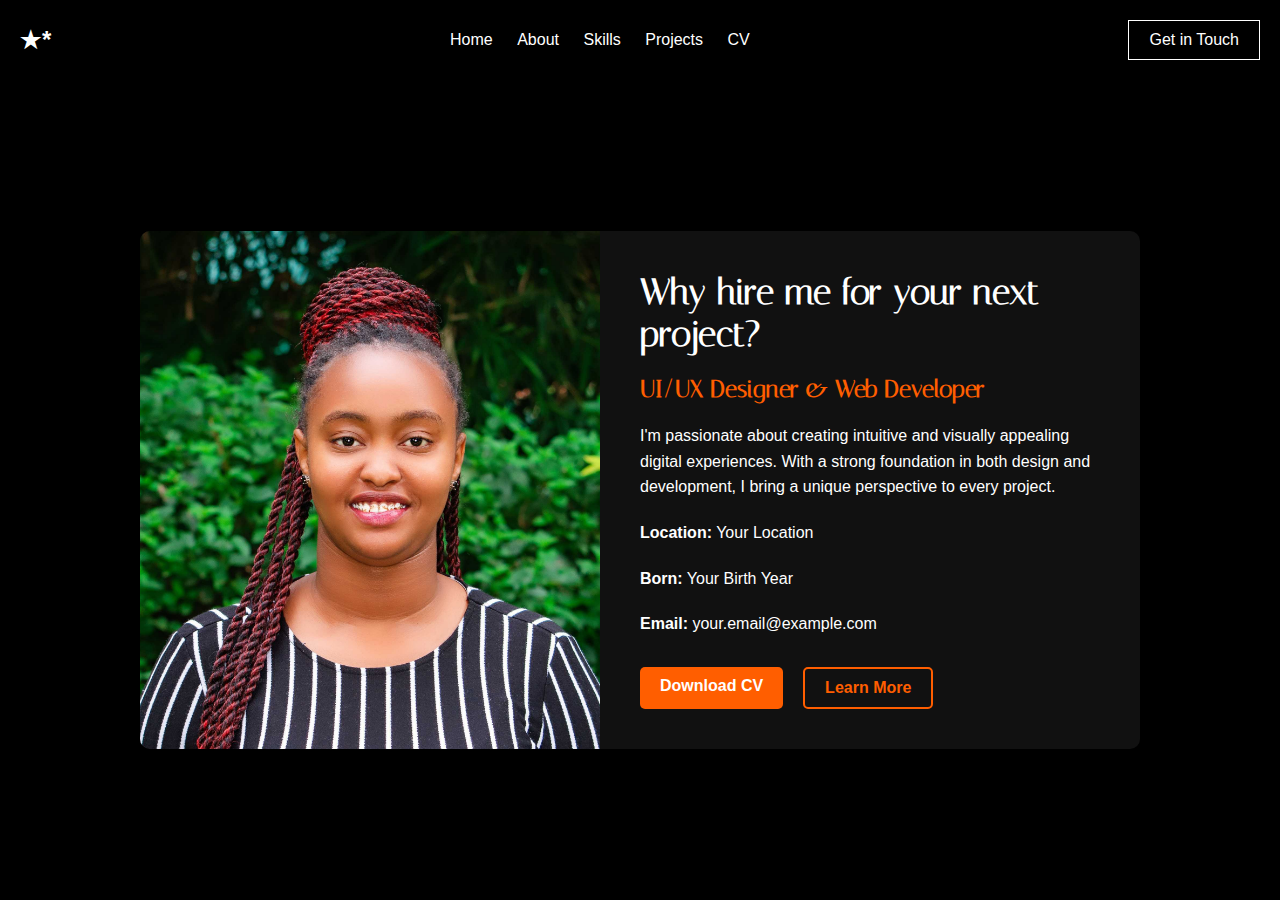
==== contact.html @ 4e8eab4c "my_portfolio" ====
<!DOCTYPE html>
<html lang="en">
<head>
    <meta charset="UTF-8">
    <meta name="viewport" content="width=device-width, initial-scale=1.0">
    <title>Contact Me - Maureen Njeri</title>
    <link href="https://fonts.googleapis.com/css2?family=Italiana&display=swap" rel="stylesheet">
    <link rel="stylesheet" href="styles.css">
    <link rel="stylesheet" href="contact-styles.css">
</head>
<body>
    <header>
        <div class="logo">★*</div>
        <nav>
            <a href="index.html#home">Home</a>
            <a href="index.html#about">About</a>
            <a href="index.html#skills">Skills</a>
            <a href="index.html#projects">Projects</a>
            <a href="index.html#CV">CV</a>
        </nav>
        <a href="contact.html" class="cta-button">Get in Touch</a>
    </header>
    <main>
        <div class="contact-container">
            <div class="contact-image">
                <img src="images/BeautyPlus_20240729203824333_save.jpg" alt="Maureen Njeri">
            </div>
            <div class="contact-content">
                <h1>Why hire me for your next project?</h1>
                <h2>UI/UX Designer & Web Developer</h2>
                <p>I'm passionate about creating intuitive and visually appealing digital experiences. With a strong foundation in both design and development, I bring a unique perspective to every project.</p>
                <div class="contact-details">
                    <p><strong>Location:</strong> Your Location</p>
                    <p><strong>Born:</strong> Your Birth Year</p>
                    <p><strong>Email:</strong> your.email@example.com</p>
                </div>
                <div class="contact-buttons">
                    <a href="path-to-your-cv.pdf" download class="btn download-cv">Download CV</a>
                    <a href="#" class="btn learn-more">Learn More</a>
                </div>
            </div>
        </div>
    </main>
    <script src="script.js"></script>
</body>
</html>
---- styles.css ----
body {
    font-family: Arial, sans-serif;
    margin: 0;
    padding: 0;
    background-color: #000;
    color: #fff;
}

html {
    scroll-behavior: smooth;
}  

h1, h2, h3 {
    font-family: 'Italiana', cursive;
}


header {
    padding: 20px;
    display: flex;
    justify-content: space-between;
    align-items: center;
}

.cv-container {
    position: relative;
    display: flex;
    justify-content: center;
    margin: 50px 0; 
}

.cv-image {
    width: 300px;
    transition: transform 0.3s ease;
    cursor: pointer;
}

.cv-image:hover {
    transform: scale(1.05);
}

.logo {
    font-size: 24px;
    font-weight: bold;
}

nav a {
    color: #fff;
    text-decoration: none;
    margin-left: 20px;
}

.cta-button {
    background-color: transparent;
    border: 1px solid #fff;
    color: #fff;
    padding: 10px 20px;
    text-decoration: none;
    cursor: pointer;
}

main {
    padding: 50px;
    max-width: 1200px; 
    margin: 0 auto;
}

#home {
    display: flex;
    gap: 10%;
    margin-top: -5%;
    margin-bottom: 3%;
    align-items: center;
}

.content {
    flex: 1;
    font-size: 40px;
    margin-top: 12%;
    max-width: 1100px;
}

h1 {
    font-size: 54px;
    margin: 0;
}

h2 {
    font-size: 64px;
    margin: 3;
    color: #4CAF50;
}

p {
    font-size: 18px;
    max-width: 1200px;
    line-height: 1.6;
}

.image-container {
    flex: 1;
    height: 250px;
    margin-top: -5%;
    width: 60%;
    position: relative;
}

.profile-image {
    width: 400px; /* Reduce the size of the image */
    height: 400px; /* Make the height equal to the width for a circle */
    object-fit: cover;
    border-radius: 50%; /* This makes the image circular */
    transition: transform 0.3s ease;
    margin-left: auto;
    margin-right: auto;
    margin-top: 5%;
    display: block;
}


/* .highlight {
    position: absolute;
    top: 50px;
    left: 50px;
    width: 100px;
    height: 100px;
    background-color: #4CAF50;
    mix-blend-mode: screen;
    pointer-events: none;
    transition: all 0.3s ease;
} */

#role-output {
    min-height: 2em;
    font-size: 30px;
    color: rgb(255, 102, 0);
    font-weight: bold;
}

/* New styles for About, Skills, and Services sections */
#about{
    margin-top: 18%;
}
#skills, #services {
    margin-top: 5%; 
}

h2 {
    font-size: 36px;
    margin-bottom: 20px;
}

.skills-grid, .services-grid {
    display: grid;
    grid-template-columns: repeat(auto-fit, minmax(350px, 1fr));
    gap: 20px;
    font-size: 18px;
    height: 500px;
}

.skill-category, .service-item {
    background-color: #111;
    padding: 20px;
    border-radius: 5px;
}

.skill-category h3, .service-item h3 {
    color: #ff5e00;
    margin-top: 0;
    font-size: 30px;
}

.skill-category ul {
    list-style-type: none;
    padding-left: 0;
}

.service-item {
    text-align: center;
}

.service-item i {
    font-size: 40px;
    color: #4CAF50;
    margin-bottom: 10px;
}

#projects {
    margin-top: 50px;
}

.projects-grid {
    display: grid;
    grid-template-columns: repeat(auto-fit, minmax(300px, 1fr));
    gap: 20px;
    font-size: 18px;
}

.project-item {
    background-color: #111;
    padding: 20px;
    border-radius: 5px;
    text-align: center;
}

.project-item img {
    width: 100%;
    height: 230px;
    border-radius: 20px;
    margin-bottom: 10px;
}

.project-item h3 {
    color: #ff5e00;
    font-size: 24px;
}

.project-item a {
    color: #4CAF50;
    text-decoration: none;
}
---- contact-styles.css ----
/* Existing styles */
body {
    font-family: Arial, sans-serif;
    margin: 0;
    padding: 0;
    background-color: #000;
    color: #fff;
    display: flex;
    flex-direction: column;
    min-height: 100vh;
}

main {
    flex-grow: 1;
    display: flex;
    justify-content: center;
    align-items: center;
    padding: 20px;
}

.contact-container {
    display: flex;
    max-width: 1000px;
    background-color: #111;
    border-radius: 10px;
    overflow: hidden;
}

.contact-image {
    flex: 1;
}

.contact-image img {
    width: 100%;
    height: 100%;
    object-fit: cover;
}

.contact-content {
    flex: 1;
    padding: 40px;
}

h1 {
    font-family: 'Italiana', cursive;
    font-size: 36px;
    margin-bottom: 10px;
}

h2 {
    font-size: 24px;
    color: #ff5e00;
    margin-bottom: 20px;
}

p {
    font-size: 16px;
    line-height: 1.6;
    margin-bottom: 20px;
}

.contact-details {
    margin-bottom: 30px;
}

.contact-buttons {
    display: flex;
    gap: 20px;
}

.btn {
    padding: 10px 20px;
    text-decoration: none;
    border-radius: 5px;
    font-weight: bold;
    transition: background-color 0.3s ease;
}

.download-cv {
    background-color: #ff5e00;
    color: #fff;
}

.learn-more {
    background-color: transparent;
    border: 2px solid #ff5e00;
    color: #ff5e00;
}

.btn:hover {
    opacity: 0.8;
}

/* Navbar specific styles */
header {
    padding: 20px;
    display: flex;
    justify-content: space-between;
    align-items: center;
    background-color: #000;
}

.logo {
    font-size: 24px;
    font-weight: bold;
}

nav a {
    color: #fff;
    text-decoration: none;
    margin-left: 20px;
}

.cta-button {
    background-color: transparent;
    border: 1px solid #fff;
    color: #fff;
    padding: 10px 20px;
    text-decoration: none;
    cursor: pointer;
}

/* Responsive design */
@media (max-width: 768px) {
    .contact-container {
        flex-direction: column;
    }

    .contact-image {
        height: 200px;
    }
}
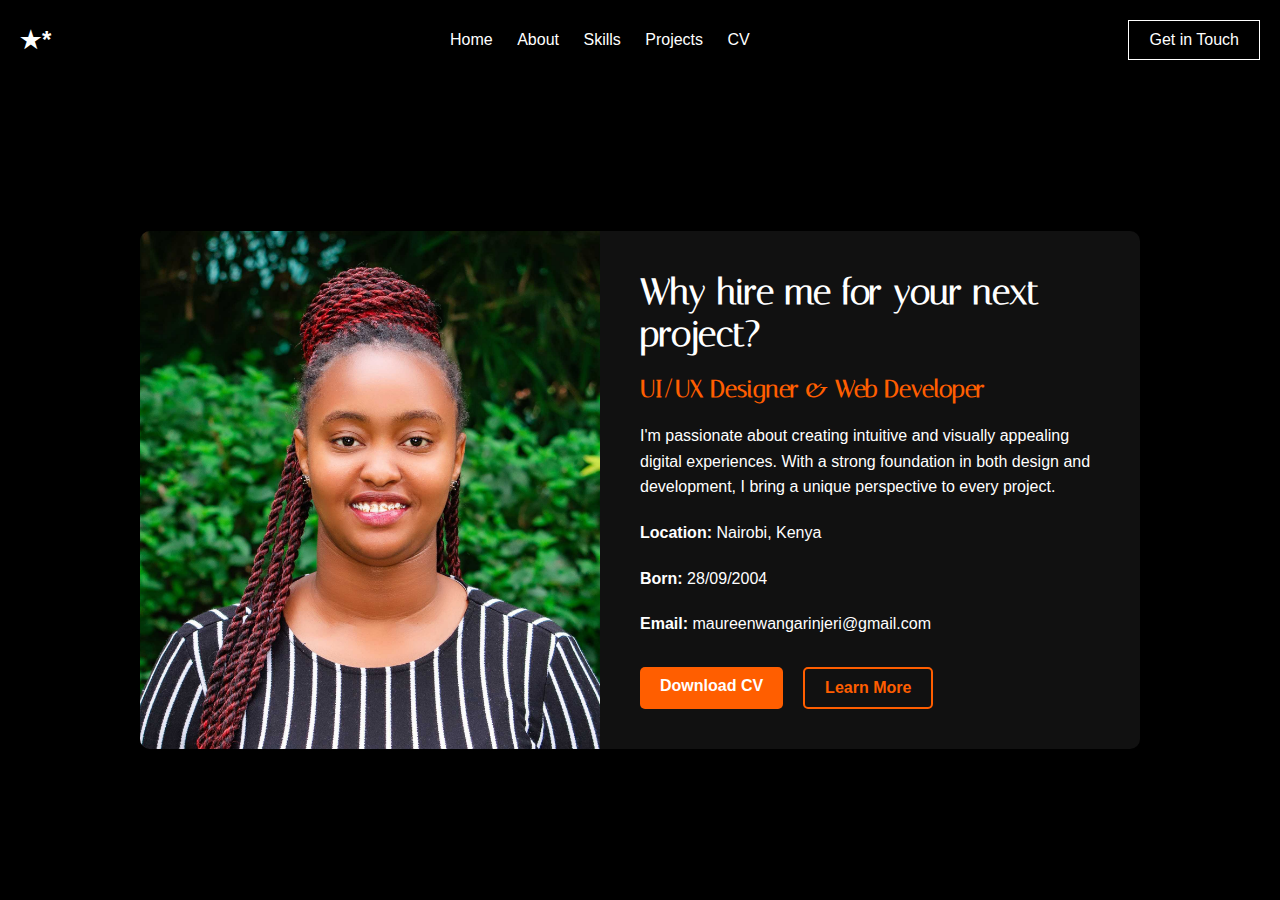
==== commit c7037fd9: "added my portfolio file" ====
--- a/contact.html
+++ b/contact.html
@@ -30,9 +30,9 @@
                 <h2>UI/UX Designer & Web Developer</h2>
                 <p>I'm passionate about creating intuitive and visually appealing digital experiences. With a strong foundation in both design and development, I bring a unique perspective to every project.</p>
                 <div class="contact-details">
-                    <p><strong>Location:</strong> Your Location</p>
-                    <p><strong>Born:</strong> Your Birth Year</p>
-                    <p><strong>Email:</strong> your.email@example.com</p>
+                    <p><strong>Location:</strong> Nairobi, Kenya</p>
+                    <p><strong>Born:</strong> 28/09/2004</p>
+                    <p><strong>Email:</strong> maureenwangarinjeri@gmail.com</p>
                 </div>
                 <div class="contact-buttons">
                     <a href="path-to-your-cv.pdf" download class="btn download-cv">Download CV</a>
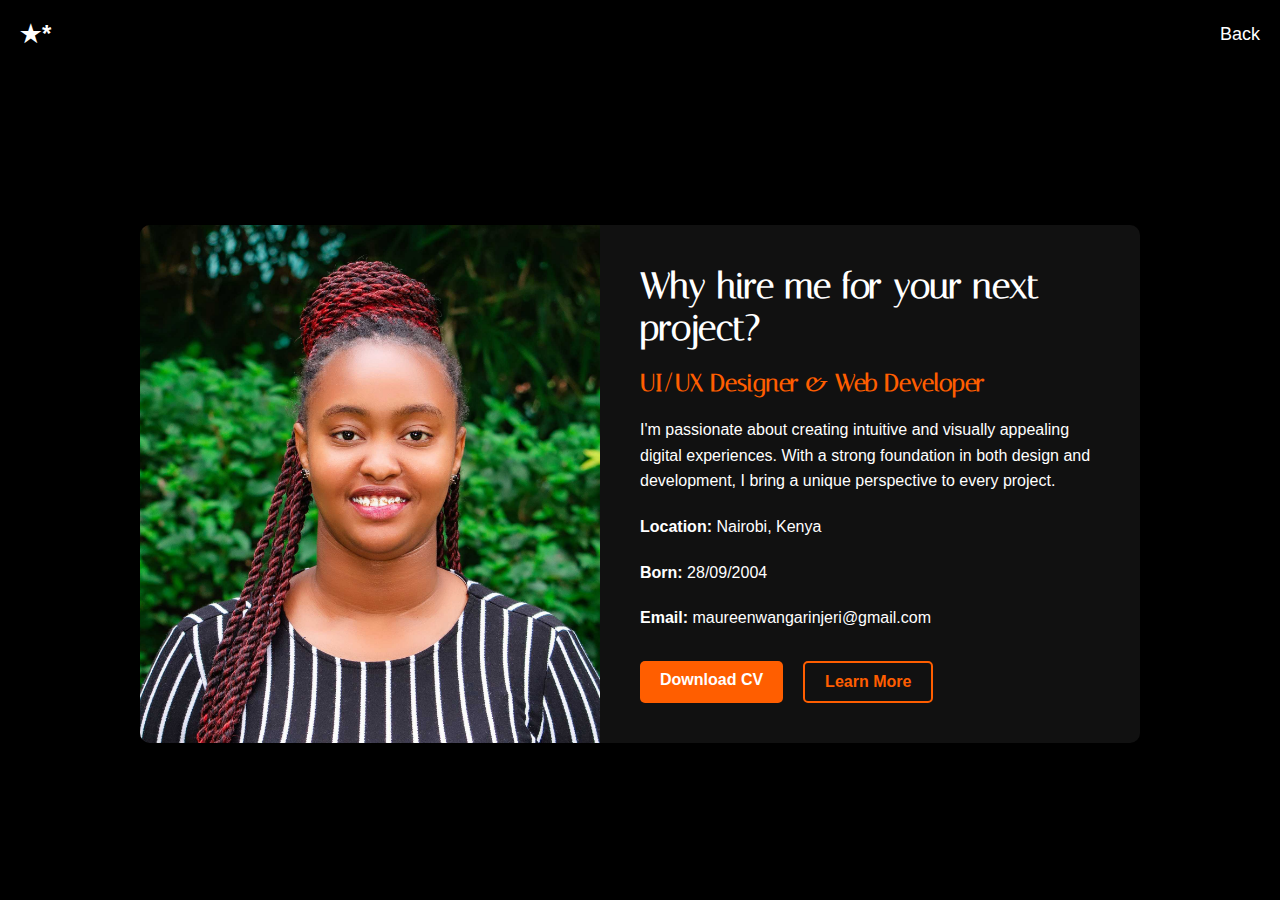
==== commit 26a8c4b7: "update porfolio" ====
--- a/contact.html
+++ b/contact.html
@@ -11,14 +11,9 @@
 <body>
     <header>
         <div class="logo">★*</div>
-        <nav>
-            <a href="index.html#home">Home</a>
-            <a href="index.html#about">About</a>
-            <a href="index.html#skills">Skills</a>
-            <a href="index.html#projects">Projects</a>
-            <a href="index.html#CV">CV</a>
-        </nav>
-        <a href="contact.html" class="cta-button">Get in Touch</a>
+        <div class="back-arrow">
+            <a href="index.html" class="back-button"><i class="fas fa-arrow-left"></i> Back</a>
+        </div>
     </header>
     <main>
         <div class="contact-container">
@@ -43,4 +38,4 @@
     </main>
     <script src="script.js"></script>
 </body>
-</html>+</html>
--- a/styles.css
+++ b/styles.css
@@ -1,3 +1,4 @@
+/* Base Styles */
 body {
     font-family: Arial, sans-serif;
     margin: 0;
@@ -8,25 +9,25 @@
 
 html {
     scroll-behavior: smooth;
-}  
+}
 
 h1, h2, h3 {
     font-family: 'Italiana', cursive;
 }
 
-
 header {
     padding: 20px;
     display: flex;
     justify-content: space-between;
     align-items: center;
+    flex-wrap: wrap;
 }
 
 .cv-container {
     position: relative;
     display: flex;
     justify-content: center;
-    margin: 50px 0; 
+    margin: 50px 0;
 }
 
 .cv-image {
@@ -61,7 +62,7 @@
 
 main {
     padding: 50px;
-    max-width: 1200px; 
+    max-width: 1200px;
     margin: 0 auto;
 }
 
@@ -75,24 +76,25 @@
 
 .content {
     flex: 1;
-    font-size: 40px;
+    font-size: 40px; /* Base font size */
     margin-top: 12%;
     max-width: 1100px;
+    text-align: center;
 }
 
 h1 {
-    font-size: 54px;
+    font-size: 54px; /* Base heading size */
     margin: 0;
 }
 
 h2 {
-    font-size: 64px;
+    font-size: 36px; /* Base subheading size */
     margin: 3;
     color: #4CAF50;
 }
 
 p {
-    font-size: 18px;
+    font-size: 18px; /* Base paragraph size */
     max-width: 1200px;
     line-height: 1.6;
 }
@@ -106,29 +108,14 @@
 }
 
 .profile-image {
-    width: 400px; /* Reduce the size of the image */
-    height: 400px; /* Make the height equal to the width for a circle */
+    width: 400px;
+    height: 400px;
     object-fit: cover;
-    border-radius: 50%; /* This makes the image circular */
+    border-radius: 50%;
     transition: transform 0.3s ease;
-    margin-left: auto;
-    margin-right: auto;
-    margin-top: 5%;
+    margin: 5% auto;
     display: block;
 }
-
-
-/* .highlight {
-    position: absolute;
-    top: 50px;
-    left: 50px;
-    width: 100px;
-    height: 100px;
-    background-color: #4CAF50;
-    mix-blend-mode: screen;
-    pointer-events: none;
-    transition: all 0.3s ease;
-} */
 
 #role-output {
     min-height: 2em;
@@ -137,12 +124,12 @@
     font-weight: bold;
 }
 
-/* New styles for About, Skills, and Services sections */
-#about{
+#about {
     margin-top: 18%;
 }
+
 #skills, #services {
-    margin-top: 5%; 
+    margin-top: 5%;
 }
 
 h2 {
@@ -155,7 +142,7 @@
     grid-template-columns: repeat(auto-fit, minmax(350px, 1fr));
     gap: 20px;
     font-size: 18px;
-    height: 500px;
+    height: auto;
 }
 
 .skill-category, .service-item {
@@ -167,7 +154,7 @@
 .skill-category h3, .service-item h3 {
     color: #ff5e00;
     margin-top: 0;
-    font-size: 30px;
+    font-size: 24px; /* Adjusted for better readability */
 }
 
 .skill-category ul {
@@ -220,3 +207,196 @@
     text-decoration: none;
 }
 
+/* Media Queries */
+
+/* Small Screens (up to 480px) */
+@media (max-width: 480px) {
+    header {
+        flex-direction: column; /* Stack header elements */
+        align-items: flex-start; /* Align left */
+    }
+
+    nav a {
+        margin-left: 10px; /* Reduce margin */
+    }
+
+    .content {
+        font-size: 24px; /* Smaller font size */
+    }
+
+    h1 {
+        font-size: 30px; /* Smaller heading */
+    }
+
+    h2 {
+        font-size: 24px; /* Smaller subheading */
+    }
+
+    p {
+        font-size: 16px; /* Smaller paragraph */
+    }
+
+    #home {
+        flex-direction: column; /* Stack items */
+        gap: 20px;
+    }
+
+    .profile-image {
+        width: 200px; /* Reduce image size */
+        height: 200px;
+    }
+
+    .skills-grid, .services-grid {
+        grid-template-columns: 1fr; /* Single column layout */
+    }
+
+    .project-item img {
+        height: auto; /* Adjust image height */
+    }
+}
+
+/* Medium Screens (481px to 768px) */
+@media (min-width: 481px) and (max-width: 768px) {
+    .content {
+        font-size: 28px; /* Adjust font size */
+    }
+
+    h1 {
+        font-size: 36px; /* Adjust heading size */
+    }
+
+    h2 {
+        font-size: 28px; /* Adjust subheading size */
+    }
+
+    p {
+        font-size: 17px; /* Slightly smaller paragraph */
+    }
+
+    #home {
+        flex-direction: column; /* Stack items */
+        gap: 15px; /* Reduce gap */
+    }
+
+    .profile-image {
+        width: 250px; /* Adjust image size */
+        height: 250px;
+    }
+
+    .skills-grid, .services-grid {
+        grid-template-columns: repeat(auto-fit, minmax(250px, 1fr)); /* 2 columns */
+    }
+}
+
+/* Large Screens (769px and above) */
+@media (min-width: 769px) {
+    .content {
+        font-size: 40px; /* Default size */
+    }
+
+    h1 {
+        font-size: 54px; /* Default heading size */
+    }
+
+    h2 {
+        font-size: 36px; /* Default subheading size */
+    }
+
+    p {
+        font-size: 18px; /* Default paragraph size */
+    }
+
+    #home {
+        flex-direction: row; /* Default layout */
+        gap: 10%; /* Default gap */
+    }
+
+    .profile-image {
+        width: 400px; /* Default image size */
+        height: 400px;
+    }
+
+    .skills-grid, .services-grid {
+        grid-template-columns: repeat(auto-fit, minmax(350px, 1fr)); /* Default columns */
+    }
+}
+/* General Styles */
+body {
+    font-family: 'Italiana', serif;
+    margin: 0;
+    padding: 0;
+}
+
+header {
+    display: flex;
+    justify-content: space-between;
+    align-items: center;
+    background-color: #333;
+    padding: 15px;
+}
+
+.logo {
+    color: #fff;
+    font-size: 24px;
+}
+
+nav {
+    display: flex;
+    gap: 15px;
+}
+
+nav a {
+    color: #fff;
+    text-decoration: none;
+}
+
+.cta-button {
+    background-color: #ff5733;
+    color: #fff;
+    padding: 10px 15px;
+    text-decoration: none;
+}
+
+.hamburger {
+    display: none;
+    font-size: 28px;
+    cursor: pointer;
+}
+
+.back-arrow {
+    margin-left: auto;
+}
+
+.back-button {
+    color: #fff;
+    text-decoration: none;
+    font-size: 18px;
+    display: flex;
+    align-items: center;
+}
+
+.back-button i {
+    margin-right: 5px;
+}
+
+/* Media Queries */
+@media (max-width: 768px) {
+    nav {
+        display: none;
+        flex-direction: column;
+        position: absolute;
+        top: 60px;
+        left: 0;
+        background-color: #000;
+        width: 100%;
+    }
+
+    nav.active {
+        display: flex;
+    }
+
+    .hamburger {
+        display: block;
+    }
+}
+
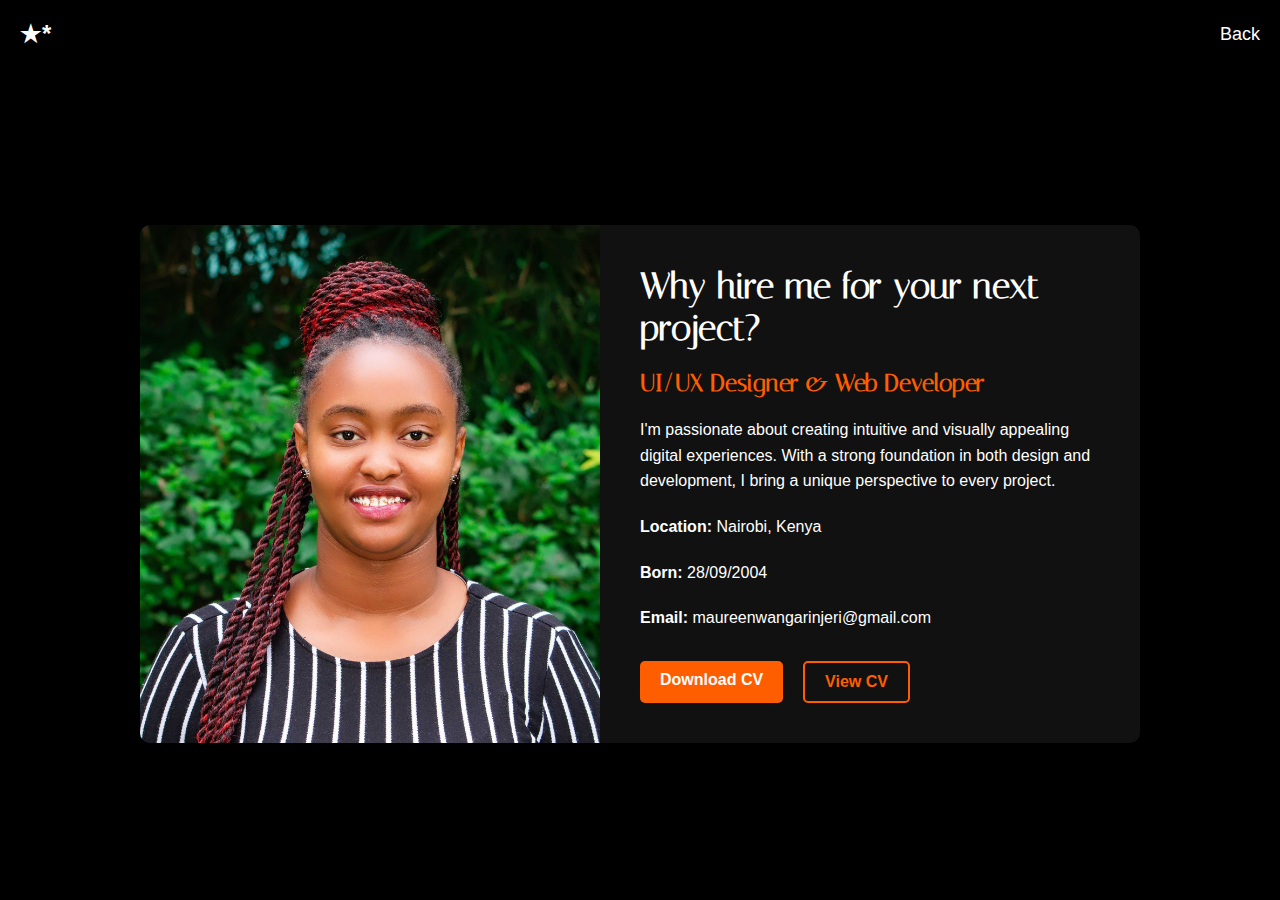
==== commit 210a09b3: "add CV download" ====
--- a/contact.html
+++ b/contact.html
@@ -30,8 +30,8 @@
                     <p><strong>Email:</strong> maureenwangarinjeri@gmail.com</p>
                 </div>
                 <div class="contact-buttons">
-                    <a href="path-to-your-cv.pdf" download class="btn download-cv">Download CV</a>
-                    <a href="#" class="btn learn-more">Learn More</a>
+                    <a href="maureen_njeri_cv.pdf" class="btn download-cv" onclick="confirmDownload(event)">Download CV</a>
+                    <a href="cv.html" class="btn learn-more">View CV</a>
                 </div>
             </div>
         </div>
